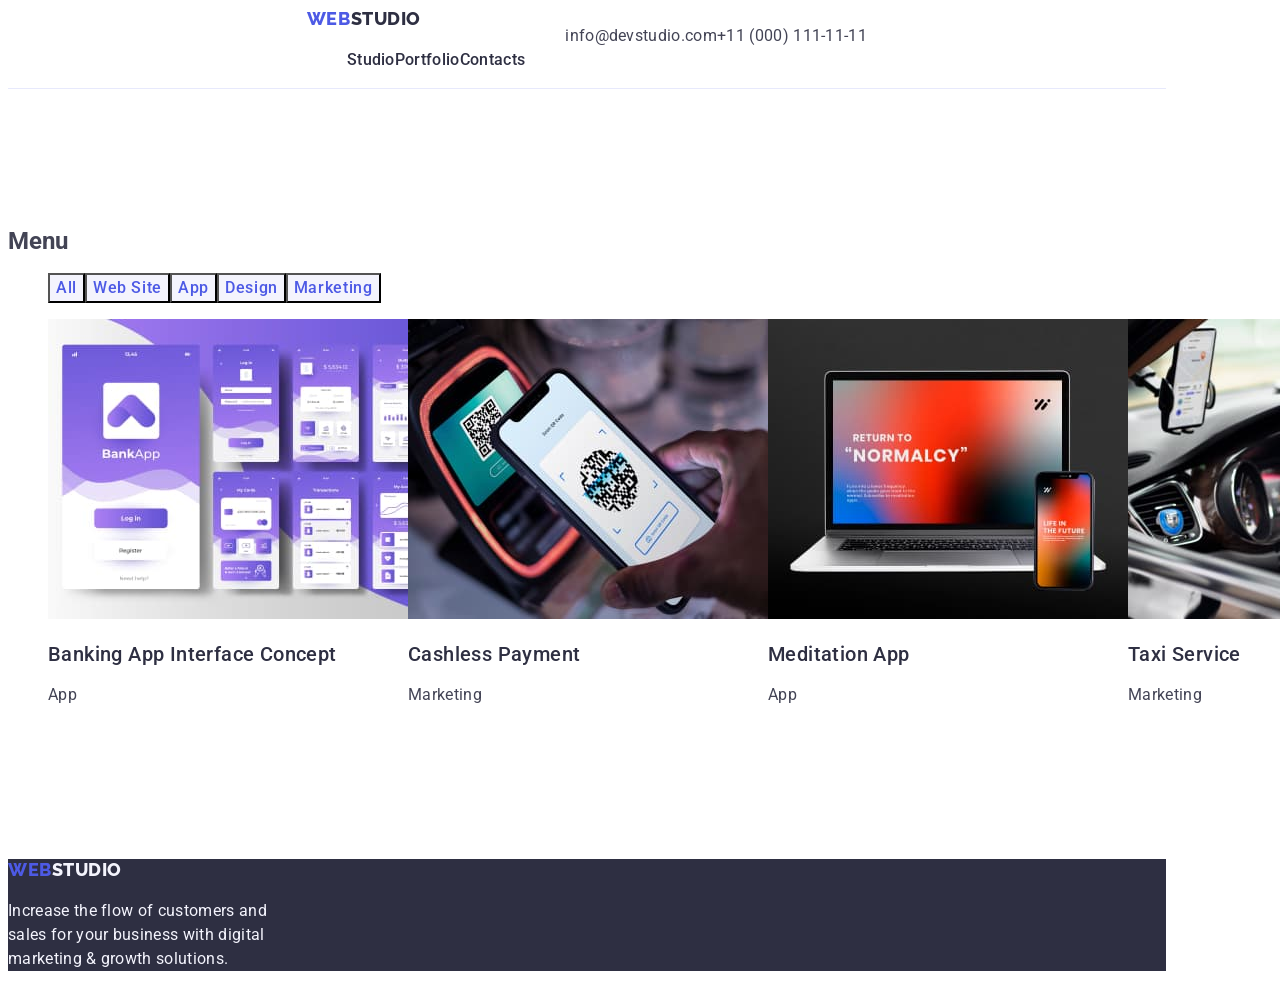
==== portfolio.html @ 410214d4 "Zadanie 3" ====
<!DOCTYPE html>
<html lang="en">
  <head>
    <meta charset="UTF-8" />
    <meta name="viewport" content="width=device-width, initial-scale=1.0" />
    <title>Portfolio</title>
    <link rel="stylesheet" href="./css/styles.css" />
    <link rel="preconnect" href="https://fonts.googleapis.com" />
    <link rel="preconnect" href="https://fonts.gstatic.com" crossorigin />
    <link
      href="https://fonts.googleapis.com/css2?family=Raleway:wght@800&family=Roboto:wght@400;500;700;900&display=swap"
      rel="stylesheet"
    />
  </head>
  <body>
    <header class="header container">
      <nav>
        <a class="logo link" href="./index.html"
          >Web<span class="studio">Studio</span></a
        >
        <ul class="list">
          <li>
            <a class="list-nav link" href="./index.html">Studio</a>
          </li>
          <li>
            <a class="list-nav link" href="./portfolio.html">Portfolio</a>
          </li>
          <li><a class="list-nav link" href="">Contacts</a></li>
        </ul>
      </nav>
      <address class="adress">
        <ul class="list">
          <li>
            <a class="link adress-adds" href="mailto:info@devstudio.com"
              >info@devstudio.com</a
            >
          </li>
          <li>
            <a class="link adress-adds" href="tel:+110001111111"
              >+11 (000) 111-11-11</a
            >
          </li>
        </ul>
      </address>
    </header>
    <main>
      <section class="container section">
        <h1>Menu</h1>
        <ul class="list">
          <li><button class="button" type="button">All</button></li>
          <li><button class="button" type="button">Web Site</button></li>
          <li><button class="button" type="button">App</button></li>
          <li><button class="button" type="button">Design</button></li>
          <li><button class="button" type="button">Marketing</button></li>
        </ul>
        <ul class="list">
          <li>
            <a class="link"
              ><img
                src="./images/imga.jpg"
                alt="Phone bacground"
                width="360"
                height="300"
              />
              <h2 class="photo-title">Banking App Interface Concept</h2>
              <p class="photo-type">App</p></a
            >
          </li>
          <li>
            <a class="link"
              ><img
                src="./images/imgb.jpg"
                alt="2 Phones in the hand"
                width="360"
                height="300"
              />
              <h2 class="photo-title">Cashless Payment</h2>
              <p class="photo-type">Marketing</p></a
            >
          </li>
          <li>
            <a class="link"
              ><img
                src="./images/imgc.jpg"
                alt="Laptop and phone"
                width="360"
                height="300"
              />
              <h2 class="photo-title">Meditation App</h2>
              <p class="photo-type">App</p></a
            >
          </li>
          <li>
            <a class="link"
              ><img
                src="./images/imgd.jpg"
                alt="Car from inside"
                width="360"
                height="300"
              />
              <h2 class="photo-title">Taxi Service</h2>
              <p class="photo-type">Marketing</p></a
            >
          </li>
          <li>
            <a class="link"
              ><img
                src="./images/imge.jpg"
                alt="Phone bacground with the moon"
                width="360"
                height="300"
              />
              <h2 class="photo-title">Screen Illustrations</h2>
              <p class="photo-type">Design</p></a
            >
          </li>
          <li>
            <a class="link"
              ><img
                src="./images/imgf.jpg"
                alt="Women in orange sweter"
                width="360"
                height="300"
              />
              <h2 class="photo-title">Online Courses</h2>
              <p class="photo-type">Marketing</p></a
            >
          </li>
          <li>
            <a class="link"
              ><img
                src="./images/imgg.jpg"
                alt="Posters of phone comertial"
                width="360"
                height="300"
              />
              <h2 class="photo-title">Instagram Stories Concept</h2>
              <p class="photo-type">Design</p></a
            >
          </li>
          <li>
            <a class="link"
              ><img
                src="./images/imgh.jpg"
                alt="Person with bag of groseries"
                width="360"
                height="300"
              />
              <h2 class="photo-title">Organic Food</h2>
              <p class="photo-type">Web Site</p></a
            >
          </li>
          <li>
            <a class="link"
              ><img
                src="./images/imgi.jpg"
                alt="Barista making coffe"
                width="360"
                height="300"
              />
              <h2 class="photo-title">Fresh Coffee</h2>
              <p class="photo-type">Web Site</p></a
            >
          </li>
        </ul>
      </section>
    </main>
    <footer class="footer container">
      <a class="link logo" href="./index.html"
        >Web<span class="studio-a">Studio</span></a
      ><br />
      <p class="footer-text-a">
        Increase the flow of customers and <br />
        sales for your business with digital<br />
        marketing & growth solutions.
      </p>
    </footer>
  </body>
</html>
---- css/styles.css ----
:root {
  --primary-brand: #4d5ae5;
  --pressed-state: #404bbf;
  --dark: #2e2f42;
  --adress: #fafafe;
  --white: #fff;
  --SLATE: #434455;
  --cloud: #f4f4fd;
  --cornflower: #e7e9fc;
}
body {
  font-family: "Roboto", sans-serif;
  color: var(--SLATE, #434455);
  line-height: 24px;
  background-color: #fff;
}
.list {
  list-style: none;
  display: flex;
  flex-direction: row;
}
.logo {
  font-family: "Raleway", sans-serif;
  font-weight: 800;
  font-size: 18px;
  line-height: 1.17;
  letter-spacing: 0.03em;
  text-transform: uppercase;
  color: var(--primary-brand, #4d5ae5);
}
.studio {
  color: var(--dark, #2e2f42);
}
.list-nav {
  color: var(--SLATE);
  font-weight: 500;
  font-size: 16px;
  line-height: 1.5;
  letter-spacing: 0.02em;
  color: var(--dark);
}
.list-nav:hover {
  color: var(--pressed-state);
}
.list-nav:focus {
  color: var(--pressed-state);
}
.adress {
  font-style: normal;
}

.adress-adds {
  letter-spacing: 0.02em;
  color: var(--SLATE);
  font-size: 16px;
  line-height: 1.5;
}
.adress-adds:hover {
  color: var(--pressed-state);
}
.adress-adds:focus {
  color: var(--pressed-state);
}
ul {
  list-style-type: none;
}
.link {
  text-decoration: none;
}
.section-one {
  background-color: var(--dark);
}
.header-one {
  font-size: 56px;
  line-height: 1.07;
  text-align: center;
  letter-spacing: 0.02em;
  color: var(--white);
}
.button-one {
  background-color: var(--primary-brand);
  font-family: Roboto, sans-serif;
  font-size: 16px;
  font-weight: 500;
  letter-spacing: 0.04em;
  line-height: 1.5;
  color: var(--white);
  text-align: center;
  cursor: pointer;
}
.button-one:hover {
  background-color: var(--pressed-state);
}
.button-one:focus {
  background-color: var(--pressed-state);
}
.header-two {
  font-weight: 500;
  font-size: 20px;
  line-height: 1.2;
  letter-spacing: 0.02em;
  color: var(--dark);
}
.section-two-text {
  font-size: 16px;
  line-height: 1.5;
  letter-spacing: 0.02em;
  color: var(--SLATE);
}
.header-three {
  font-size: 36px;
  line-height: 1.11;
  text-align: center;
  letter-spacing: 0.02em;
  text-transform: capitalize;
  color: var(--dark);
}
.section-four {
  background-color: var(--cloud);
}
.photo-employee {
  background-color: var(--white);
}
.header-four {
  font-weight: 500;
  font-size: 20px;
  line-height: 1.2;
  letter-spacing: 0.02em;
  color: var(--dark);
}
.button {
  background-color: var(--cloud);
  font-family: Roboto, sans-serif;
  font-size: 16px;
  font-weight: 500;
  letter-spacing: 0.04em;
  line-height: 1.5;
  color: var(--primary-brand);
  text-align: center;
  cursor: pointer;
}
.button:hover {
  color: var(--white);
  background-color: var(--pressed-state);
}
.button:focus {
  color: var(--white);
  background-color: var(--pressed-state);
}

.footer {
  background-color: var(--dark);
}
.studio-a {
  color: var(--cloud);
}
.footer-text-a {
  color: var(--cloud, #f4f4fd);
  line-height: 1.5;
  letter-spacing: 0.02em;
}
.photo-title {
  font-weight: 500;
  font-size: 20px;
  line-height: 1.2;
  letter-spacing: 0.02em;
  color: var(--dark);
}
.photo-type {
  font-size: 16px;
  line-height: 1.5;
  letter-spacing: 0.02em;
  color: var(--SLATE);
}
.header {
  list-style: none;
  display: flex;
  border-bottom: 1px solid var(--CORNFLOWER, #e7e9fc);
  background: var(--WHITE, #fff);
}
.container {
  justify-content: center;
  width: 1158px;
}
.section {
  padding-top: 120px;
  padding-bottom: 120px;
}
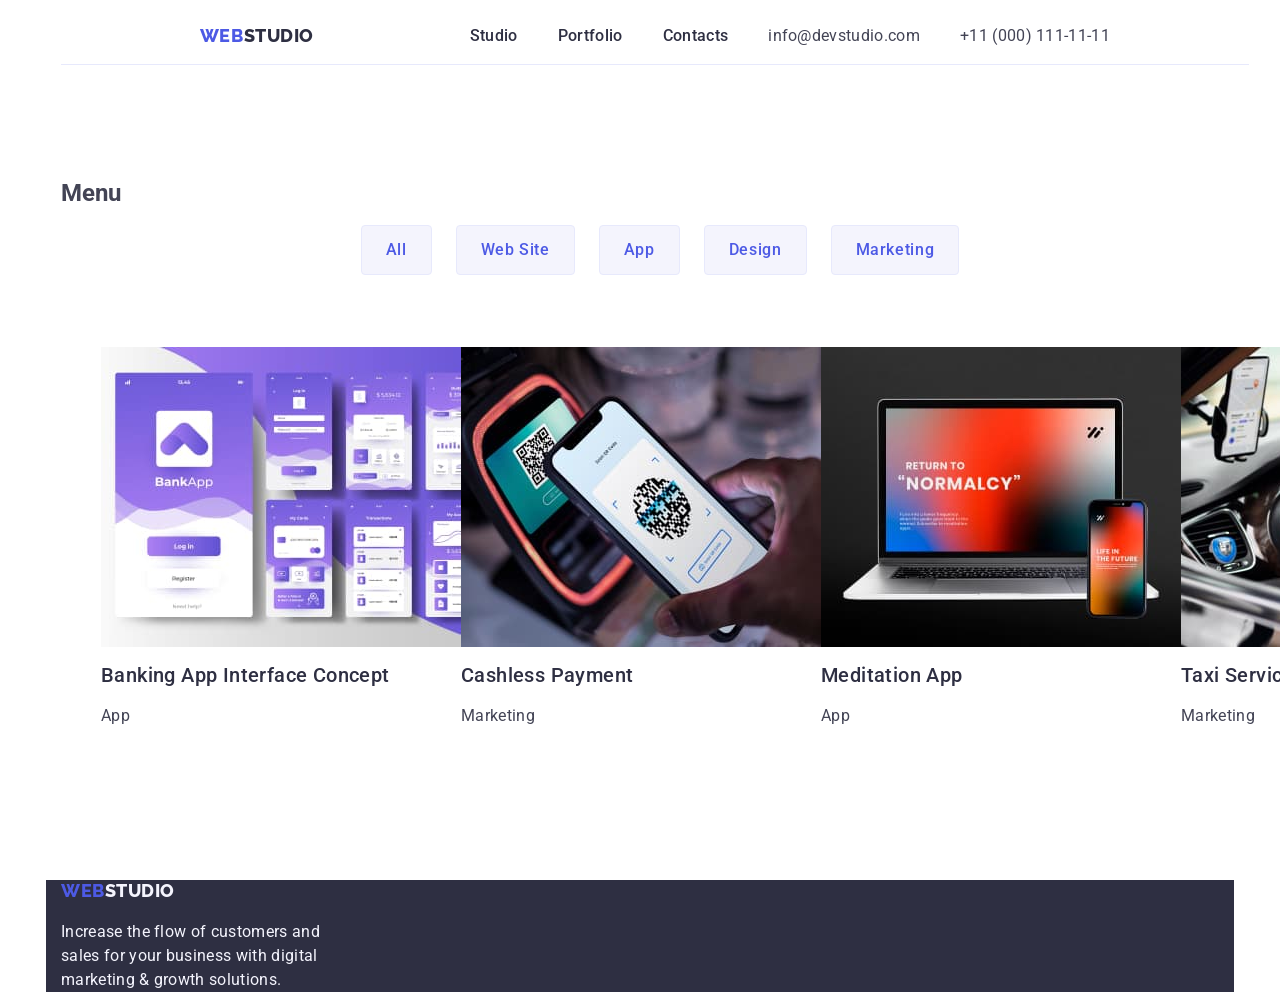
==== commit 35e03140: "11.12 1" ====
--- a/portfolio.html
+++ b/portfolio.html
@@ -13,156 +13,178 @@
     />
   </head>
   <body>
-    <header class="header container">
-      <nav>
-        <a class="logo link" href="./index.html"
-          >Web<span class="studio">Studio</span></a
-        >
-        <ul class="list">
-          <li>
-            <a class="list-nav link" href="./index.html">Studio</a>
-          </li>
-          <li>
-            <a class="list-nav link" href="./portfolio.html">Portfolio</a>
-          </li>
-          <li><a class="list-nav link" href="">Contacts</a></li>
-        </ul>
-      </nav>
-      <address class="adress">
-        <ul class="list">
-          <li>
-            <a class="link adress-adds" href="mailto:info@devstudio.com"
-              >info@devstudio.com</a
-            >
-          </li>
-          <li>
-            <a class="link adress-adds" href="tel:+110001111111"
-              >+11 (000) 111-11-11</a
-            >
-          </li>
-        </ul>
-      </address>
+    <header class="container">
+      <div class="header container">
+        <nav class="menu">
+          <a class="logo link" href="./index.html"
+            >Web<span class="studio">Studio</span></a
+          >
+          <ul class="list list-menu">
+            <li>
+              <a class="list-nav link" href="./index.html">Studio</a>
+            </li>
+            <li>
+              <a class="list-nav link" href="./portfolio.html">Portfolio</a>
+            </li>
+            <li><a class="list-nav link" href="">Contacts</a></li>
+          </ul>
+        </nav>
+        <address class="adress">
+          <ul class="list addres-list">
+            <li>
+              <a class="link adress-adds" href="mailto:info@devstudio.com"
+                >info@devstudio.com</a
+              >
+            </li>
+            <li>
+              <a class="link adress-adds" href="tel:+110001111111"
+                >+11 (000) 111-11-11</a
+              >
+            </li>
+          </ul>
+        </address>
+      </div>
     </header>
     <main>
-      <section class="container section">
-        <h1>Menu</h1>
-        <ul class="list">
-          <li><button class="button" type="button">All</button></li>
-          <li><button class="button" type="button">Web Site</button></li>
-          <li><button class="button" type="button">App</button></li>
-          <li><button class="button" type="button">Design</button></li>
-          <li><button class="button" type="button">Marketing</button></li>
-        </ul>
-        <ul class="list">
-          <li>
-            <a class="link"
-              ><img
-                src="./images/imga.jpg"
-                alt="Phone bacground"
-                width="360"
-                height="300"
-              />
-              <h2 class="photo-title">Banking App Interface Concept</h2>
-              <p class="photo-type">App</p></a
-            >
-          </li>
-          <li>
-            <a class="link"
-              ><img
-                src="./images/imgb.jpg"
-                alt="2 Phones in the hand"
-                width="360"
-                height="300"
-              />
-              <h2 class="photo-title">Cashless Payment</h2>
-              <p class="photo-type">Marketing</p></a
-            >
-          </li>
-          <li>
-            <a class="link"
-              ><img
-                src="./images/imgc.jpg"
-                alt="Laptop and phone"
-                width="360"
-                height="300"
-              />
-              <h2 class="photo-title">Meditation App</h2>
-              <p class="photo-type">App</p></a
-            >
-          </li>
-          <li>
-            <a class="link"
-              ><img
-                src="./images/imgd.jpg"
-                alt="Car from inside"
-                width="360"
-                height="300"
-              />
-              <h2 class="photo-title">Taxi Service</h2>
-              <p class="photo-type">Marketing</p></a
-            >
-          </li>
-          <li>
-            <a class="link"
-              ><img
-                src="./images/imge.jpg"
-                alt="Phone bacground with the moon"
-                width="360"
-                height="300"
-              />
-              <h2 class="photo-title">Screen Illustrations</h2>
-              <p class="photo-type">Design</p></a
-            >
-          </li>
-          <li>
-            <a class="link"
-              ><img
-                src="./images/imgf.jpg"
-                alt="Women in orange sweter"
-                width="360"
-                height="300"
-              />
-              <h2 class="photo-title">Online Courses</h2>
-              <p class="photo-type">Marketing</p></a
-            >
-          </li>
-          <li>
-            <a class="link"
-              ><img
-                src="./images/imgg.jpg"
-                alt="Posters of phone comertial"
-                width="360"
-                height="300"
-              />
-              <h2 class="photo-title">Instagram Stories Concept</h2>
-              <p class="photo-type">Design</p></a
-            >
-          </li>
-          <li>
-            <a class="link"
-              ><img
-                src="./images/imgh.jpg"
-                alt="Person with bag of groseries"
-                width="360"
-                height="300"
-              />
-              <h2 class="photo-title">Organic Food</h2>
-              <p class="photo-type">Web Site</p></a
-            >
-          </li>
-          <li>
-            <a class="link"
-              ><img
-                src="./images/imgi.jpg"
-                alt="Barista making coffe"
-                width="360"
-                height="300"
-              />
-              <h2 class="photo-title">Fresh Coffee</h2>
-              <p class="photo-type">Web Site</p></a
-            >
-          </li>
-        </ul>
+      <section class="section-a">
+        <div class="container">
+          <h1>Menu</h1>
+          <ul class="list list-two">
+            <li><button class="button" type="button">All</button></li>
+            <li><button class="button" type="button">Web Site</button></li>
+            <li><button class="button" type="button">App</button></li>
+            <li><button class="button" type="button">Design</button></li>
+            <li><button class="button" type="button">Marketing</button></li>
+          </ul>
+          <ul class="list">
+            <li>
+              <a class="link"
+                ><img
+                  src="./images/imga.jpg"
+                  alt="Phone bacground"
+                  width="360"
+                  height="300"
+                />
+                <div>
+                  <h2 class="photo-title">Banking App Interface Concept</h2>
+                  <p class="photo-type">App</p>
+                </div></a
+              >
+            </li>
+            <li>
+              <a class="link"
+                ><img
+                  src="./images/imgb.jpg"
+                  alt="2 Phones in the hand"
+                  width="360"
+                  height="300"
+                />
+                <div>
+                  <h2 class="photo-title">Cashless Payment</h2>
+                  <p class="photo-type">Marketing</p>
+                </div></a
+              >
+            </li>
+            <li>
+              <a class="link"
+                ><img
+                  src="./images/imgc.jpg"
+                  alt="Laptop and phone"
+                  width="360"
+                  height="300"
+                />
+                <div>
+                  <h2 class="photo-title">Meditation App</h2>
+                  <p class="photo-type">App</p>
+                </div></a
+              >
+            </li>
+            <li>
+              <a class="link"
+                ><img
+                  src="./images/imgd.jpg"
+                  alt="Car from inside"
+                  width="360"
+                  height="300"
+                />
+                <div>
+                  <h2 class="photo-title">Taxi Service</h2>
+                  <p class="photo-type">Marketing</p>
+                </div></a
+              >
+            </li>
+            <li>
+              <a class="link"
+                ><img
+                  src="./images/imge.jpg"
+                  alt="Phone bacground with the moon"
+                  width="360"
+                  height="300"
+                />
+                <div>
+                  <h2 class="photo-title">Screen Illustrations</h2>
+                  <p class="photo-type">Design</p>
+                </div></a
+              >
+            </li>
+            <li>
+              <a class="link"
+                ><img
+                  src="./images/imgf.jpg"
+                  alt="Women in orange sweter"
+                  width="360"
+                  height="300"
+                />
+                <div>
+                  <h2 class="photo-title">Online Courses</h2>
+                  <p class="photo-type">Marketing</p>
+                </div></a
+              >
+            </li>
+            <li>
+              <a class="link"
+                ><img
+                  src="./images/imgg.jpg"
+                  alt="Posters of phone comertial"
+                  width="360"
+                  height="300"
+                />
+                <div>
+                  <h2 class="photo-title">Instagram Stories Concept</h2>
+                  <p class="photo-type">Design</p>
+                </div></a
+              >
+            </li>
+            <li>
+              <a class="link"
+                ><img
+                  src="./images/imgh.jpg"
+                  alt="Person with bag of groseries"
+                  width="360"
+                  height="300"
+                />
+                <div>
+                  <h2 class="photo-title">Organic Food</h2>
+                  <p class="photo-type">Web Site</p>
+                </div></a
+              >
+            </li>
+            <li>
+              <a class="link"
+                ><img
+                  src="./images/imgi.jpg"
+                  alt="Barista making coffe"
+                  width="360"
+                  height="300"
+                />
+                <div>
+                  <h2 class="photo-title">Fresh Coffee</h2>
+                  <p class="photo-type">Web Site</p>
+                </div></a
+              >
+            </li>
+          </ul>
+        </div>
       </section>
     </main>
     <footer class="footer container">
--- a/css/styles.css
+++ b/css/styles.css
@@ -27,6 +27,7 @@
   letter-spacing: 0.03em;
   text-transform: uppercase;
   color: var(--primary-brand, #4d5ae5);
+  margin-right: 76px;
 }
 .studio {
   color: var(--dark, #2e2f42);
@@ -38,6 +39,7 @@
   line-height: 1.5;
   letter-spacing: 0.02em;
   color: var(--dark);
+  padding: 24px 0 24px;
 }
 .list-nav:hover {
   color: var(--pressed-state);
@@ -69,6 +71,7 @@
 }
 .section-one {
   background-color: var(--dark);
+  padding: 188px 0 188px;
 }
 .header-one {
   font-size: 56px;
@@ -76,6 +79,8 @@
   text-align: center;
   letter-spacing: 0.02em;
   color: var(--white);
+  max-width: 496px;
+  margin-bottom: 8px;
 }
 .button-one {
   background-color: var(--primary-brand);
@@ -87,6 +92,11 @@
   color: var(--white);
   text-align: center;
   cursor: pointer;
+  display: block;
+  min-width: 169px;
+  height: 56px;
+  border: none;
+  border-radius: 4px;
 }
 .button-one:hover {
   background-color: var(--pressed-state);
@@ -106,6 +116,7 @@
   line-height: 1.5;
   letter-spacing: 0.02em;
   color: var(--SLATE);
+  text-align: center;
 }
 .header-three {
   font-size: 36px;
@@ -114,7 +125,11 @@
   letter-spacing: 0.02em;
   text-transform: capitalize;
   color: var(--dark);
-}
+  margin-bottom: 8px;
+}
+.header-three-a { margin-bottom: 8px;
+  text-align: center;}
+.header-three-b {margin-bottom: 72px;}
 .section-four {
   background-color: var(--cloud);
 }
@@ -138,14 +153,20 @@
   color: var(--primary-brand);
   text-align: center;
   cursor: pointer;
+  padding: 12px 24px 12px;
+  border: 1px solid var(--cornflower);
+  border-radius: 4px;
 }
 .button:hover {
   color: var(--white);
   background-color: var(--pressed-state);
+  border: 1px solid transparent;
 }
 .button:focus {
   color: var(--white);
   background-color: var(--pressed-state);
+  padding: 100px 0 100px;
+  border: 1px solid transparent;
 }
 
 .footer {
@@ -158,6 +179,7 @@
   color: var(--cloud, #f4f4fd);
   line-height: 1.5;
   letter-spacing: 0.02em;
+  max-width: 264px,
 }
 .photo-title {
   font-weight: 500;
@@ -181,8 +203,55 @@
 .container {
   justify-content: center;
   width: 1158px;
+  margin: 0 auto;
+  padding: 0 15px 0 15px;
 }
 .section {
   padding-top: 120px;
   padding-bottom: 120px;
 }
+.section-a {padding-top: 96px;
+  padding-bottom: 120px;}
+.menu {
+  display: flex;
+  align-items: center;
+  gap: 40px;
+}
+img {
+  display: block;
+}
+.list-menu {
+  display: flex;
+  gap: 40px;
+}
+.addres-list {
+  display: flex;
+  gap: 40px;
+}
+.list-one {display: flex; 
+  gap: 24px;}
+.list-two{display: flex; 
+  gap: 24px;
+  margin-bottom: 72px;
+  justify-content: center;}
+.list-three {display: flex;
+flex-wrap: wrap;
+column-gap: 24px; 
+row-gap: 48px;}
+.list-threes {width: calc((100% - 48px) / 3);}
+.list-ones {width: calc((100% - 72px) / 4);
+}
+.list-twos {width: calc((100% - 72px) / 4);
+  border-radius: 0px 0px 4px 4px;
+}
+
+.name {padding: 32px 16px 32px;}
+.logo-bottom {display: inline-block;
+margin-bottom: 16px;}
+.hidden { visually-hidden;
+}
+.border {padding: 32px 16px;
+  border: 1px solid var(--cornflower);
+  border-top: none;
+  margin-bottom: 8px;
+}
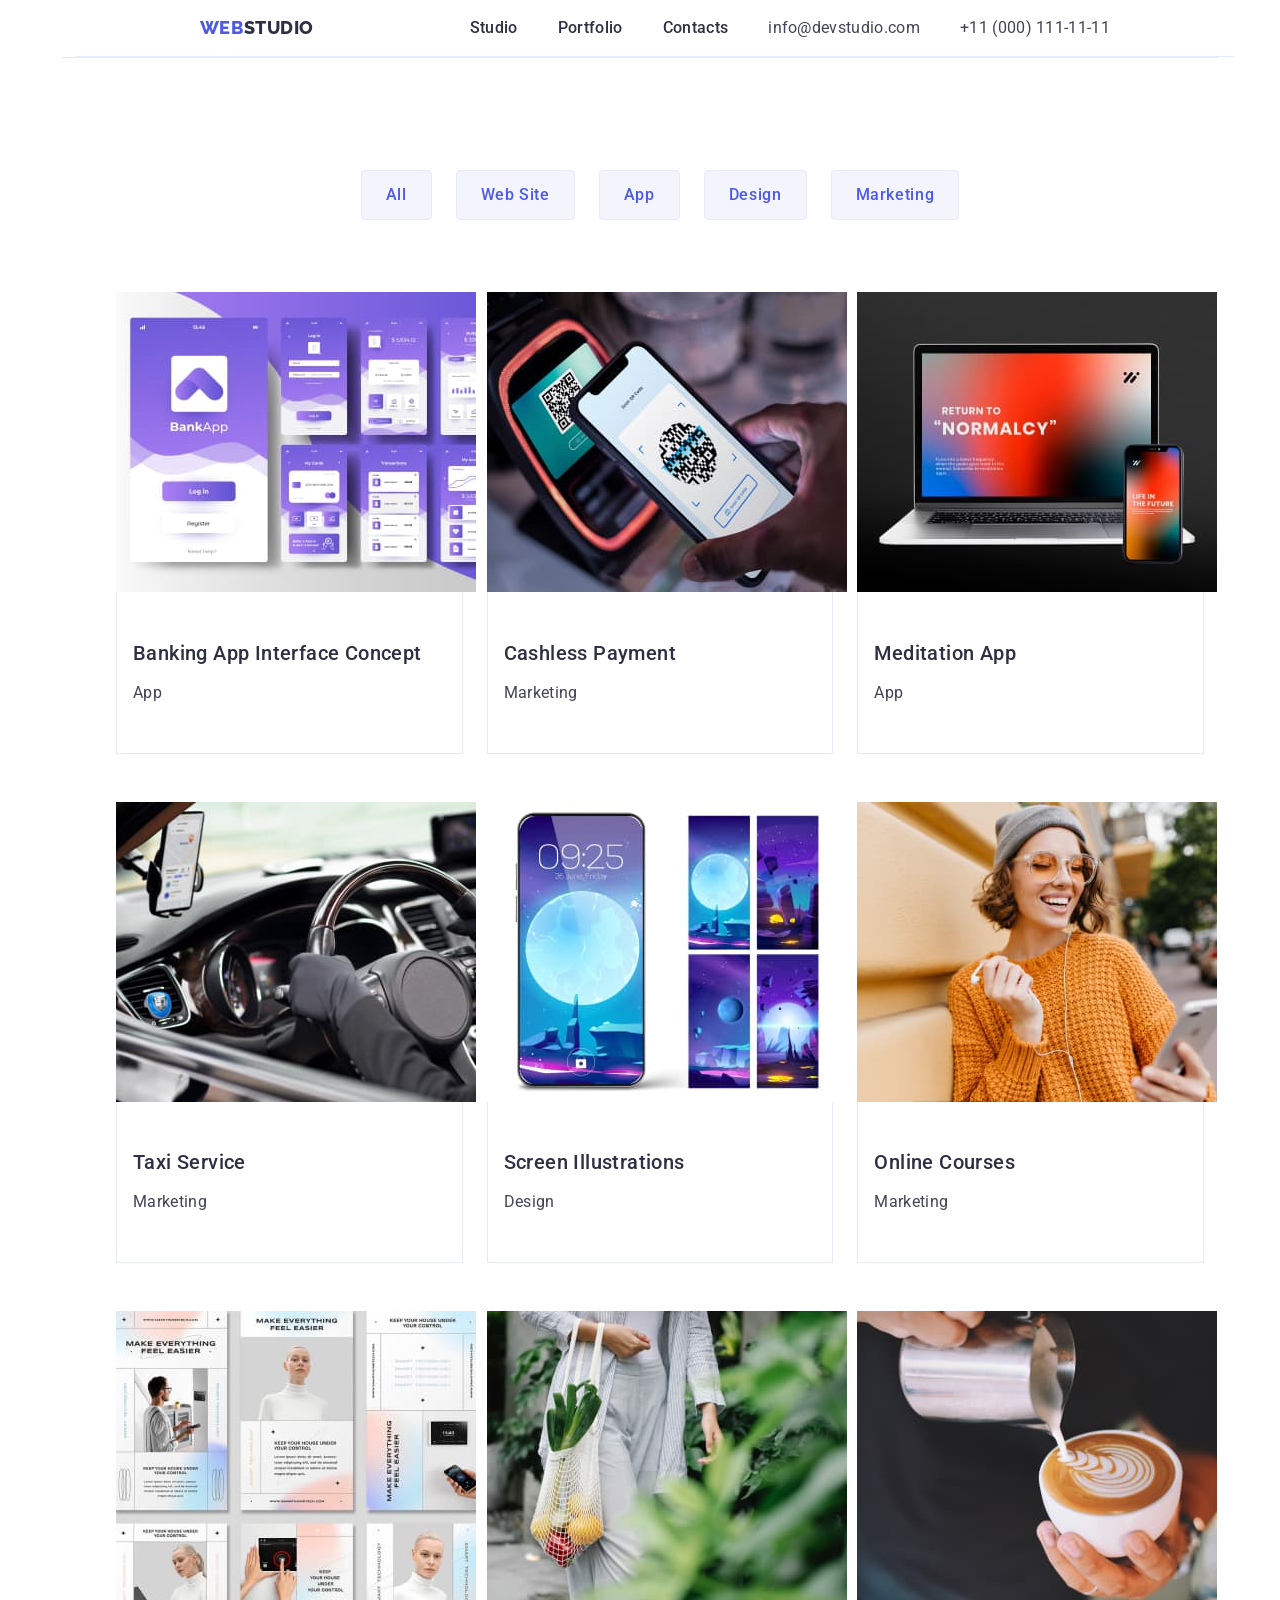
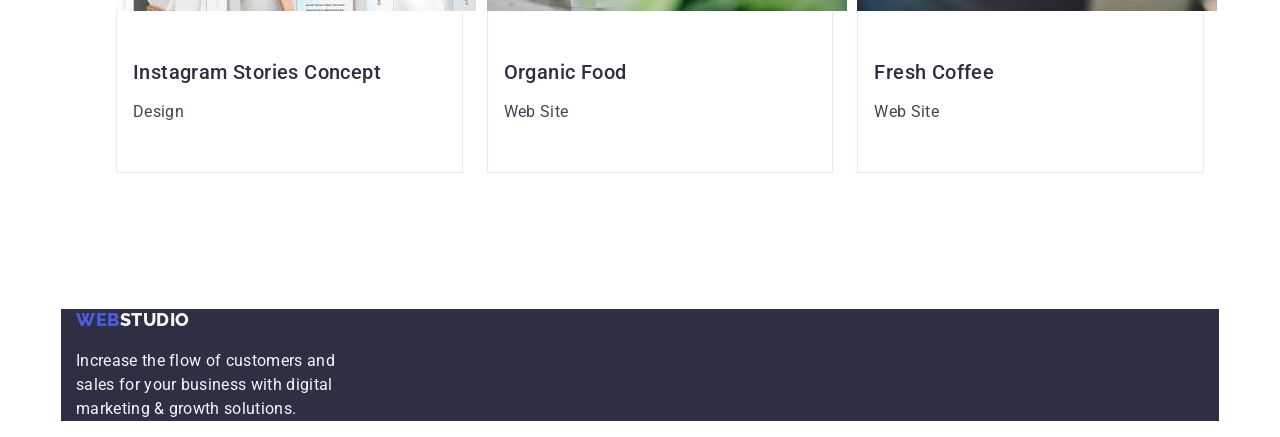
==== commit 962d62b9: "13.12 1" ====
--- a/portfolio.html
+++ b/portfolio.html
@@ -4,6 +4,10 @@
     <meta charset="UTF-8" />
     <meta name="viewport" content="width=device-width, initial-scale=1.0" />
     <title>Portfolio</title>
+    <link
+      rel="stylesheet"
+      href="https://cdnjs.cloudflare.com/ajax/libs/modern-normalize/2.0.0/modern-normalize.min.css"
+    />
     <link rel="stylesheet" href="./css/styles.css" />
     <link rel="preconnect" href="https://fonts.googleapis.com" />
     <link rel="preconnect" href="https://fonts.gstatic.com" crossorigin />
@@ -13,7 +17,7 @@
     />
   </head>
   <body>
-    <header class="container">
+    <header class="container header-zero">
       <div class="header container">
         <nav class="menu">
           <a class="logo link" href="./index.html"
@@ -48,7 +52,7 @@
     <main>
       <section class="section-a">
         <div class="container">
-          <h1>Menu</h1>
+          <h1 class="visually-hidden">Menu</h1>
           <ul class="list list-two">
             <li><button class="button" type="button">All</button></li>
             <li><button class="button" type="button">Web Site</button></li>
@@ -56,8 +60,8 @@
             <li><button class="button" type="button">Design</button></li>
             <li><button class="button" type="button">Marketing</button></li>
           </ul>
-          <ul class="list">
-            <li>
+          <ul class="list list-three">
+            <li class="list-threes">
               <a class="link"
                 ><img
                   src="./images/imga.jpg"
@@ -65,13 +69,13 @@
                   width="360"
                   height="300"
                 />
-                <div>
+                <div class="border">
                   <h2 class="photo-title">Banking App Interface Concept</h2>
                   <p class="photo-type">App</p>
                 </div></a
               >
             </li>
-            <li>
+            <li class="list-threes">
               <a class="link"
                 ><img
                   src="./images/imgb.jpg"
@@ -79,13 +83,13 @@
                   width="360"
                   height="300"
                 />
-                <div>
+                <div class="border">
                   <h2 class="photo-title">Cashless Payment</h2>
                   <p class="photo-type">Marketing</p>
                 </div></a
               >
             </li>
-            <li>
+            <li class="list-threes">
               <a class="link"
                 ><img
                   src="./images/imgc.jpg"
@@ -93,13 +97,13 @@
                   width="360"
                   height="300"
                 />
-                <div>
+                <div class="border">
                   <h2 class="photo-title">Meditation App</h2>
                   <p class="photo-type">App</p>
                 </div></a
               >
             </li>
-            <li>
+            <li class="list-threes">
               <a class="link"
                 ><img
                   src="./images/imgd.jpg"
@@ -107,13 +111,13 @@
                   width="360"
                   height="300"
                 />
-                <div>
+                <div class="border">
                   <h2 class="photo-title">Taxi Service</h2>
                   <p class="photo-type">Marketing</p>
                 </div></a
               >
             </li>
-            <li>
+            <li class="list-threes">
               <a class="link"
                 ><img
                   src="./images/imge.jpg"
@@ -121,13 +125,13 @@
                   width="360"
                   height="300"
                 />
-                <div>
+                <div class="border">
                   <h2 class="photo-title">Screen Illustrations</h2>
                   <p class="photo-type">Design</p>
                 </div></a
               >
             </li>
-            <li>
+            <li class="list-threes">
               <a class="link"
                 ><img
                   src="./images/imgf.jpg"
@@ -135,13 +139,13 @@
                   width="360"
                   height="300"
                 />
-                <div>
+                <div class="border">
                   <h2 class="photo-title">Online Courses</h2>
                   <p class="photo-type">Marketing</p>
                 </div></a
               >
             </li>
-            <li>
+            <li class="list-threes">
               <a class="link"
                 ><img
                   src="./images/imgg.jpg"
@@ -149,13 +153,13 @@
                   width="360"
                   height="300"
                 />
-                <div>
+                <div class="border">
                   <h2 class="photo-title">Instagram Stories Concept</h2>
                   <p class="photo-type">Design</p>
                 </div></a
               >
             </li>
-            <li>
+            <li class="list-threes">
               <a class="link"
                 ><img
                   src="./images/imgh.jpg"
@@ -163,13 +167,13 @@
                   width="360"
                   height="300"
                 />
-                <div>
+                <div class="border">
                   <h2 class="photo-title">Organic Food</h2>
                   <p class="photo-type">Web Site</p>
                 </div></a
               >
             </li>
-            <li>
+            <li class="list-threes">
               <a class="link"
                 ><img
                   src="./images/imgi.jpg"
@@ -177,7 +181,7 @@
                   width="360"
                   height="300"
                 />
-                <div>
+                <div class="border">
                   <h2 class="photo-title">Fresh Coffee</h2>
                   <p class="photo-type">Web Site</p>
                 </div></a
--- a/css/styles.css
+++ b/css/styles.css
@@ -71,7 +71,11 @@
 }
 .section-one {
   background-color: var(--dark);
-  padding: 188px 0 188px;
+  padding-top: 188px;
+  padding-bottom: 188px;
+}
+.header-zero {
+  border-bottom: 1px solid #e7e9fc;
 }
 .header-one {
   font-size: 56px;
@@ -110,6 +114,7 @@
   line-height: 1.2;
   letter-spacing: 0.02em;
   color: var(--dark);
+  margin-bottom: 8px;
 }
 .section-two-text {
   font-size: 16px;
@@ -125,16 +130,20 @@
   letter-spacing: 0.02em;
   text-transform: capitalize;
   color: var(--dark);
-  margin-bottom: 8px;
-}
-.header-three-a { margin-bottom: 8px;
-  text-align: center;}
-.header-three-b {margin-bottom: 72px;}
+  margin-bottom: 72px;
+}
+.header-three-a {
+  margin-bottom: 8px;
+  text-align: center;
+}
 .section-four {
   background-color: var(--cloud);
+  padding: 120px 0 120px;
 }
 .photo-employee {
   background-color: var(--white);
+  width: calc((100% - 72px) / 4);
+  border-radius: 0px 0px 4px 4px;
 }
 .header-four {
   font-weight: 500;
@@ -171,6 +180,7 @@
 
 .footer {
   background-color: var(--dark);
+  padding: 100px 0 100px;
 }
 .studio-a {
   color: var(--cloud);
@@ -179,7 +189,7 @@
   color: var(--cloud, #f4f4fd);
   line-height: 1.5;
   letter-spacing: 0.02em;
-  max-width: 264px,
+  max-width: 264px;
 }
 .photo-title {
   font-weight: 500;
@@ -187,6 +197,7 @@
   line-height: 1.2;
   letter-spacing: 0.02em;
   color: var(--dark);
+  margin-bottom: 8px;
 }
 .photo-type {
   font-size: 16px;
@@ -210,8 +221,10 @@
   padding-top: 120px;
   padding-bottom: 120px;
 }
-.section-a {padding-top: 96px;
-  padding-bottom: 120px;}
+.section-a {
+  padding-top: 96px;
+  padding-bottom: 120px;
+}
 .menu {
   display: flex;
   align-items: center;
@@ -228,30 +241,57 @@
   display: flex;
   gap: 40px;
 }
-.list-one {display: flex; 
-  gap: 24px;}
-.list-two{display: flex; 
+.list-one {
+  display: flex;
+  gap: 24px;
+}
+.list-two {
+  display: flex;
   gap: 24px;
   margin-bottom: 72px;
-  justify-content: center;}
-.list-three {display: flex;
-flex-wrap: wrap;
-column-gap: 24px; 
-row-gap: 48px;}
-.list-threes {width: calc((100% - 48px) / 3);}
-.list-ones {width: calc((100% - 72px) / 4);
-}
-.list-twos {width: calc((100% - 72px) / 4);
+  justify-content: center;
+}
+.list-three {
+  display: flex;
+  flex-wrap: wrap;
+  column-gap: 24px;
+  row-gap: 48px;
+}
+.list-threes {
+  width: calc((100% - 48px) / 3);
+}
+.list-ones {
+  width: calc((100% - 72px) / 4);
+}
+.list-twos {
+  width: calc((100% - 72px) / 4);
   border-radius: 0px 0px 4px 4px;
 }
 
-.name {padding: 32px 16px 32px;}
-.logo-bottom {display: inline-block;
-margin-bottom: 16px;}
-.hidden { visually-hidden;
-}
-.border {padding: 32px 16px;
+.name {
+  padding-top: 32px;
+  padding-bottom: 32px;
+  padding-left: 16px;
+  padding-right: 16px;
+}
+.logo-bottom {
+  display: inline-block;
+  margin-bottom: 16px;
+}
+.visually-hidden {
+  position: absolute;
+  width: 1px;
+  height: 1px;
+  margin: -1px;
+  border: 0;
+  padding: 0;
+  white-space: nowrap;
+  clip-path: inset(100%);
+  clip: rect(0 0 0 0);
+  overflow: hidden;
+}
+.border {
+  padding: 32px 16px;
   border: 1px solid var(--cornflower);
   border-top: none;
-  margin-bottom: 8px;
-}+}
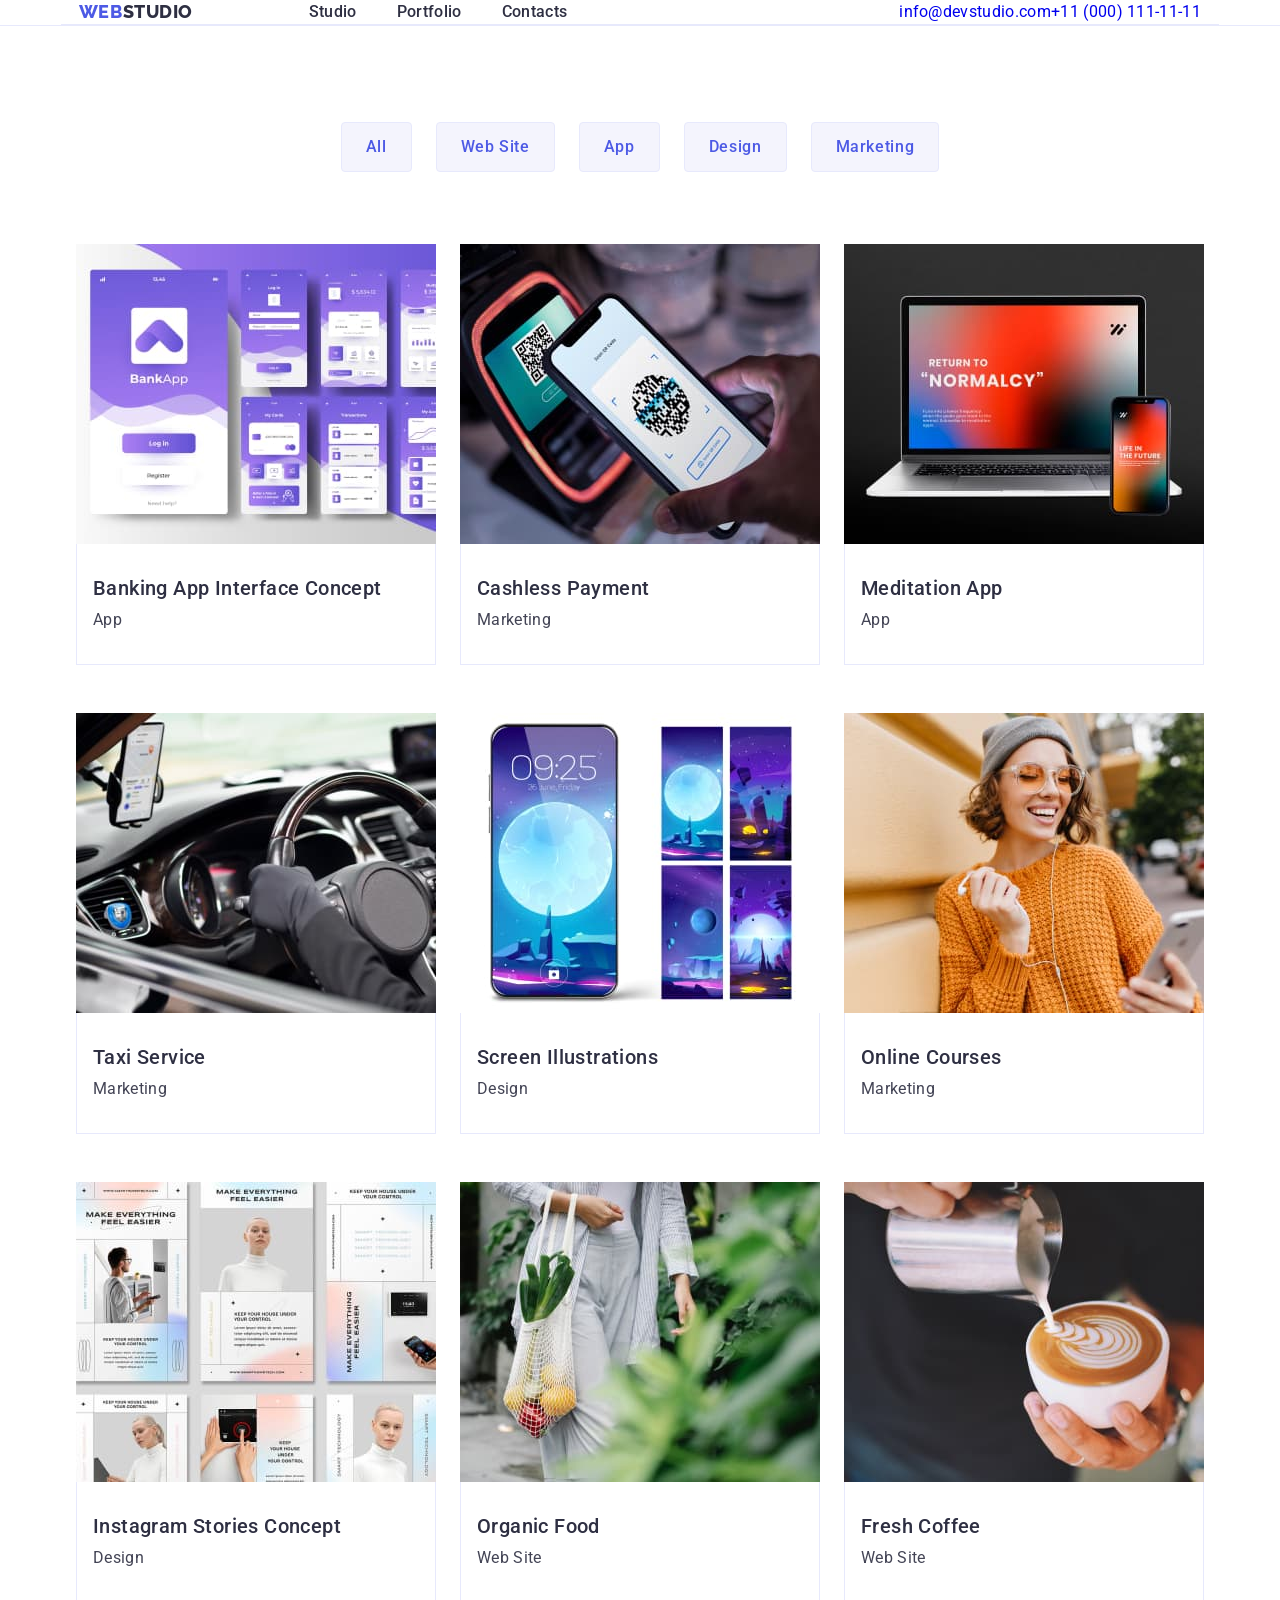
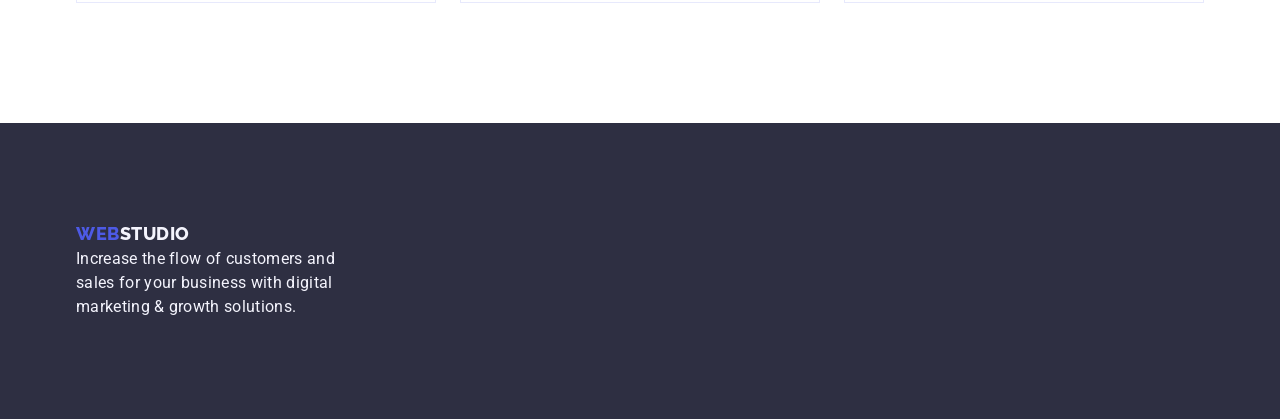
==== commit aae4ec69: "17.12 1" ====
--- a/portfolio.html
+++ b/portfolio.html
@@ -17,7 +17,7 @@
     />
   </head>
   <body>
-    <header class="container header-zero">
+    <header class="header-zero">
       <div class="header container">
         <nav class="menu">
           <a class="logo link" href="./index.html"
@@ -34,16 +34,14 @@
           </ul>
         </nav>
         <address class="adress">
-          <ul class="list addres-list">
-            <li>
-              <a class="link adress-adds" href="mailto:info@devstudio.com"
+          <ul class="list adress-list">
+            <li class="adress-adds">
+              <a class="link" href="mailto:info@devstudio.com"
                 >info@devstudio.com</a
               >
             </li>
-            <li>
-              <a class="link adress-adds" href="tel:+110001111111"
-                >+11 (000) 111-11-11</a
-              >
+            <li class="adress-adds">
+              <a class="link" href="tel:+110001111111">+11 (000) 111-11-11</a>
             </li>
           </ul>
         </address>
@@ -191,15 +189,17 @@
         </div>
       </section>
     </main>
-    <footer class="footer container">
-      <a class="link logo" href="./index.html"
-        >Web<span class="studio-a">Studio</span></a
-      ><br />
-      <p class="footer-text-a">
-        Increase the flow of customers and <br />
-        sales for your business with digital<br />
-        marketing & growth solutions.
-      </p>
+    <footer class="footer">
+      <div class="container">
+        <a class="link logo" href="./index.html"
+          >Web<span class="studio-a">Studio</span></a
+        ><br />
+        <p class="footer-text-a">
+          Increase the flow of customers and <br />
+          sales for your business with digital<br />
+          marketing & growth solutions.
+        </p>
+      </div>
     </footer>
   </body>
 </html>
--- a/css/styles.css
+++ b/css/styles.css
@@ -8,16 +8,220 @@
   --cloud: #f4f4fd;
   --cornflower: #e7e9fc;
 }
+* {
+  margin: 0;
+  padding: 0;
+}
 body {
   font-family: "Roboto", sans-serif;
   color: var(--SLATE, #434455);
   line-height: 24px;
   background-color: #fff;
 }
+ul {
+  list-style-type: none;
+}
+img {
+  display: block;
+}
+.adress {
+  font-style: normal;
+  padding: 24 0;
+}
+.adress-adds {
+  letter-spacing: 0.02em;
+  color: var(--SLATE);
+  font-size: 16px;
+  line-height: 1.5;
+}
+.adress-adds:hover {
+  color: var(--pressed-state);
+}
+.adress-adds:focus {
+  color: var(--pressed-state);
+}
+.addres-list {
+  display: flex;
+  margin-right: 40px;
+  gap: 40px;
+}
+.addres-list:last-child {
+  margin-right: 0;
+}
+.button-one {
+  background-color: var(--primary-brand);
+  font-family: Roboto, sans-serif;
+  font-size: 16px;
+  font-weight: 500;
+  letter-spacing: 0.04em;
+  line-height: 1.5;
+  color: var(--white);
+  text-align: center;
+  cursor: pointer;
+  display: block;
+  min-width: 169px;
+  height: 56px;
+  border: none;
+  border-radius: 4px;
+  margin: 0 auto;
+}
+.button-one:hover {
+  background-color: var(--pressed-state);
+}
+.button-one:focus {
+  background-color: var(--pressed-state);
+}
+.button {
+  background-color: var(--cloud);
+  font-family: Roboto, sans-serif;
+  font-size: 16px;
+  font-weight: 500;
+  letter-spacing: 0.04em;
+  line-height: 1.5;
+  color: var(--primary-brand);
+  text-align: center;
+  cursor: pointer;
+  padding: 12px 24px 12px;
+  border: 1px solid var(--cornflower);
+  border-radius: 4px;
+}
+.button:hover {
+  color: var(--white);
+  background-color: var(--pressed-state);
+  border: 1px solid transparent;
+}
+.button:focus {
+  color: var(--white);
+  background-color: var(--pressed-state);
+  padding: 100px 0 100px;
+  border: 1px solid transparent;
+}
+.border {
+  padding: 32px 16px;
+  border: 1px solid var(--cornflower);
+  border-top: none;
+}
+.container {
+  margin: 0 auto;
+  justify-content: center;
+  width: 1158px;
+  padding: 0 15px;
+}
+.footer {
+  background-color: var(--dark);
+  padding: 100px 0 100px;
+}
+
+.footer-text-a {
+  color: var(--cloud, #f4f4fd);
+  line-height: 1.5;
+  letter-spacing: 0.02em;
+  max-width: 264px;
+}
+.header-zero {
+  border-bottom: 1px solid #e7e9fc;
+}
+.header {
+  list-style: none;
+  display: flex;
+  margin: 0 auto;
+  border-bottom: 1px solid var(--CORNFLOWER, #e7e9fc);
+  background: var(--WHITE, #fff);
+  gap: 332px;
+}
+.header-one {
+  font-size: 56px;
+  line-height: 1.07;
+  text-align: center;
+  letter-spacing: 0.02em;
+  color: var(--white);
+  max-width: 496px;
+  margin-bottom: 8px;
+  margin: 0 auto;
+}
+
+.header-two {
+  font-weight: 500;
+  font-size: 20px;
+  line-height: 1.2;
+  letter-spacing: 0.02em;
+  color: var(--dark);
+  margin-bottom: 8px;
+}
+.header-three {
+  font-size: 36px;
+  line-height: 1.11;
+  text-align: center;
+  letter-spacing: 0.02em;
+  text-transform: capitalize;
+  color: var(--dark);
+  margin-bottom: 72px;
+}
+.header-three-a {
+  margin-bottom: 8px;
+  text-align: center;
+}
+.header-four {
+  font-weight: 500;
+  font-size: 20px;
+  line-height: 1.2;
+  letter-spacing: 0.02em;
+  color: var(--dark);
+}
 .list {
   list-style: none;
   display: flex;
   flex-direction: row;
+}
+.list-menu {
+  display: flex;
+  gap: 40px;
+}
+
+.list-one {
+  display: flex;
+  gap: 24px;
+}
+.list-two {
+  display: flex;
+  gap: 24px;
+  margin-bottom: 72px;
+  justify-content: center;
+}
+.list-three {
+  display: flex;
+  flex-wrap: wrap;
+  column-gap: 24px;
+  row-gap: 48px;
+}
+.list-threes {
+  width: calc((100% - 48px) / 3);
+}
+.list-ones {
+  width: calc((100% - 72px) / 4);
+}
+.list-twos {
+  width: calc((100% - 72px) / 4);
+  border-radius: 0px 0px 4px 4px;
+}
+.list-nav {
+  color: var(--SLATE);
+  font-weight: 500;
+  font-size: 16px;
+  line-height: 1.5;
+  letter-spacing: 0.02em;
+  color: var(--dark);
+  padding: 24px 0 24px;
+}
+.list-nav:hover {
+  color: var(--pressed-state);
+}
+.list-nav:focus {
+  color: var(--pressed-state);
+}
+
+.link {
+  text-decoration: none;
 }
 .logo {
   font-family: "Raleway", sans-serif;
@@ -29,254 +233,66 @@
   color: var(--primary-brand, #4d5ae5);
   margin-right: 76px;
 }
-.studio {
-  color: var(--dark, #2e2f42);
-}
-.list-nav {
+.logo-bottom {
+  display: inline-block;
+  margin-bottom: 16px;
+}
+.menu {
+  display: flex;
+  align-items: center;
+  gap: 40px;
+}
+.name {
+  padding: 32px 0px;
+}
+.photo-employee {
+  background-color: var(--white);
+  width: calc((100% - 72px) / 4);
+  border-radius: 0px 0px 4px 4px;
+}
+.photo-title {
+  font-weight: 500;
+  font-size: 20px;
+  line-height: 1.2;
+  letter-spacing: 0.02em;
+  color: var(--dark);
+  margin-bottom: 8px;
+}
+.photo-type {
+  font-size: 16px;
+  line-height: 1.5;
+  letter-spacing: 0.02em;
   color: var(--SLATE);
-  font-weight: 500;
-  font-size: 16px;
-  line-height: 1.5;
-  letter-spacing: 0.02em;
-  color: var(--dark);
-  padding: 24px 0 24px;
-}
-.list-nav:hover {
-  color: var(--pressed-state);
-}
-.list-nav:focus {
-  color: var(--pressed-state);
-}
-.adress {
-  font-style: normal;
-}
-
-.adress-adds {
-  letter-spacing: 0.02em;
-  color: var(--SLATE);
-  font-size: 16px;
-  line-height: 1.5;
-}
-.adress-adds:hover {
-  color: var(--pressed-state);
-}
-.adress-adds:focus {
-  color: var(--pressed-state);
-}
-ul {
-  list-style-type: none;
-}
-.link {
-  text-decoration: none;
+}
+.section {
+  padding-top: 120px;
+  padding-bottom: 120px;
+}
+.section-a {
+  padding-top: 96px;
+  padding-bottom: 120px;
 }
 .section-one {
   background-color: var(--dark);
   padding-top: 188px;
   padding-bottom: 188px;
 }
-.header-zero {
-  border-bottom: 1px solid #e7e9fc;
-}
-.header-one {
-  font-size: 56px;
-  line-height: 1.07;
-  text-align: center;
-  letter-spacing: 0.02em;
-  color: var(--white);
-  max-width: 496px;
-  margin-bottom: 8px;
-}
-.button-one {
-  background-color: var(--primary-brand);
-  font-family: Roboto, sans-serif;
-  font-size: 16px;
-  font-weight: 500;
-  letter-spacing: 0.04em;
-  line-height: 1.5;
-  color: var(--white);
-  text-align: center;
-  cursor: pointer;
-  display: block;
-  min-width: 169px;
-  height: 56px;
-  border: none;
-  border-radius: 4px;
-}
-.button-one:hover {
-  background-color: var(--pressed-state);
-}
-.button-one:focus {
-  background-color: var(--pressed-state);
-}
-.header-two {
-  font-weight: 500;
-  font-size: 20px;
-  line-height: 1.2;
-  letter-spacing: 0.02em;
-  color: var(--dark);
-  margin-bottom: 8px;
-}
 .section-two-text {
   font-size: 16px;
   line-height: 1.5;
   letter-spacing: 0.02em;
   color: var(--SLATE);
-  text-align: center;
-}
-.header-three {
-  font-size: 36px;
-  line-height: 1.11;
-  text-align: center;
-  letter-spacing: 0.02em;
-  text-transform: capitalize;
-  color: var(--dark);
-  margin-bottom: 72px;
-}
-.header-three-a {
-  margin-bottom: 8px;
   text-align: center;
 }
 .section-four {
   background-color: var(--cloud);
   padding: 120px 0 120px;
 }
-.photo-employee {
-  background-color: var(--white);
-  width: calc((100% - 72px) / 4);
-  border-radius: 0px 0px 4px 4px;
-}
-.header-four {
-  font-weight: 500;
-  font-size: 20px;
-  line-height: 1.2;
-  letter-spacing: 0.02em;
-  color: var(--dark);
-}
-.button {
-  background-color: var(--cloud);
-  font-family: Roboto, sans-serif;
-  font-size: 16px;
-  font-weight: 500;
-  letter-spacing: 0.04em;
-  line-height: 1.5;
-  color: var(--primary-brand);
-  text-align: center;
-  cursor: pointer;
-  padding: 12px 24px 12px;
-  border: 1px solid var(--cornflower);
-  border-radius: 4px;
-}
-.button:hover {
-  color: var(--white);
-  background-color: var(--pressed-state);
-  border: 1px solid transparent;
-}
-.button:focus {
-  color: var(--white);
-  background-color: var(--pressed-state);
-  padding: 100px 0 100px;
-  border: 1px solid transparent;
-}
-
-.footer {
-  background-color: var(--dark);
-  padding: 100px 0 100px;
+.studio {
+  color: var(--dark, #2e2f42);
 }
 .studio-a {
   color: var(--cloud);
-}
-.footer-text-a {
-  color: var(--cloud, #f4f4fd);
-  line-height: 1.5;
-  letter-spacing: 0.02em;
-  max-width: 264px;
-}
-.photo-title {
-  font-weight: 500;
-  font-size: 20px;
-  line-height: 1.2;
-  letter-spacing: 0.02em;
-  color: var(--dark);
-  margin-bottom: 8px;
-}
-.photo-type {
-  font-size: 16px;
-  line-height: 1.5;
-  letter-spacing: 0.02em;
-  color: var(--SLATE);
-}
-.header {
-  list-style: none;
-  display: flex;
-  border-bottom: 1px solid var(--CORNFLOWER, #e7e9fc);
-  background: var(--WHITE, #fff);
-}
-.container {
-  justify-content: center;
-  width: 1158px;
-  margin: 0 auto;
-  padding: 0 15px 0 15px;
-}
-.section {
-  padding-top: 120px;
-  padding-bottom: 120px;
-}
-.section-a {
-  padding-top: 96px;
-  padding-bottom: 120px;
-}
-.menu {
-  display: flex;
-  align-items: center;
-  gap: 40px;
-}
-img {
-  display: block;
-}
-.list-menu {
-  display: flex;
-  gap: 40px;
-}
-.addres-list {
-  display: flex;
-  gap: 40px;
-}
-.list-one {
-  display: flex;
-  gap: 24px;
-}
-.list-two {
-  display: flex;
-  gap: 24px;
-  margin-bottom: 72px;
-  justify-content: center;
-}
-.list-three {
-  display: flex;
-  flex-wrap: wrap;
-  column-gap: 24px;
-  row-gap: 48px;
-}
-.list-threes {
-  width: calc((100% - 48px) / 3);
-}
-.list-ones {
-  width: calc((100% - 72px) / 4);
-}
-.list-twos {
-  width: calc((100% - 72px) / 4);
-  border-radius: 0px 0px 4px 4px;
-}
-
-.name {
-  padding-top: 32px;
-  padding-bottom: 32px;
-  padding-left: 16px;
-  padding-right: 16px;
-}
-.logo-bottom {
-  display: inline-block;
-  margin-bottom: 16px;
 }
 .visually-hidden {
   position: absolute;
@@ -290,8 +306,3 @@
   clip: rect(0 0 0 0);
   overflow: hidden;
 }
-.border {
-  padding: 32px 16px;
-  border: 1px solid var(--cornflower);
-  border-top: none;
-}
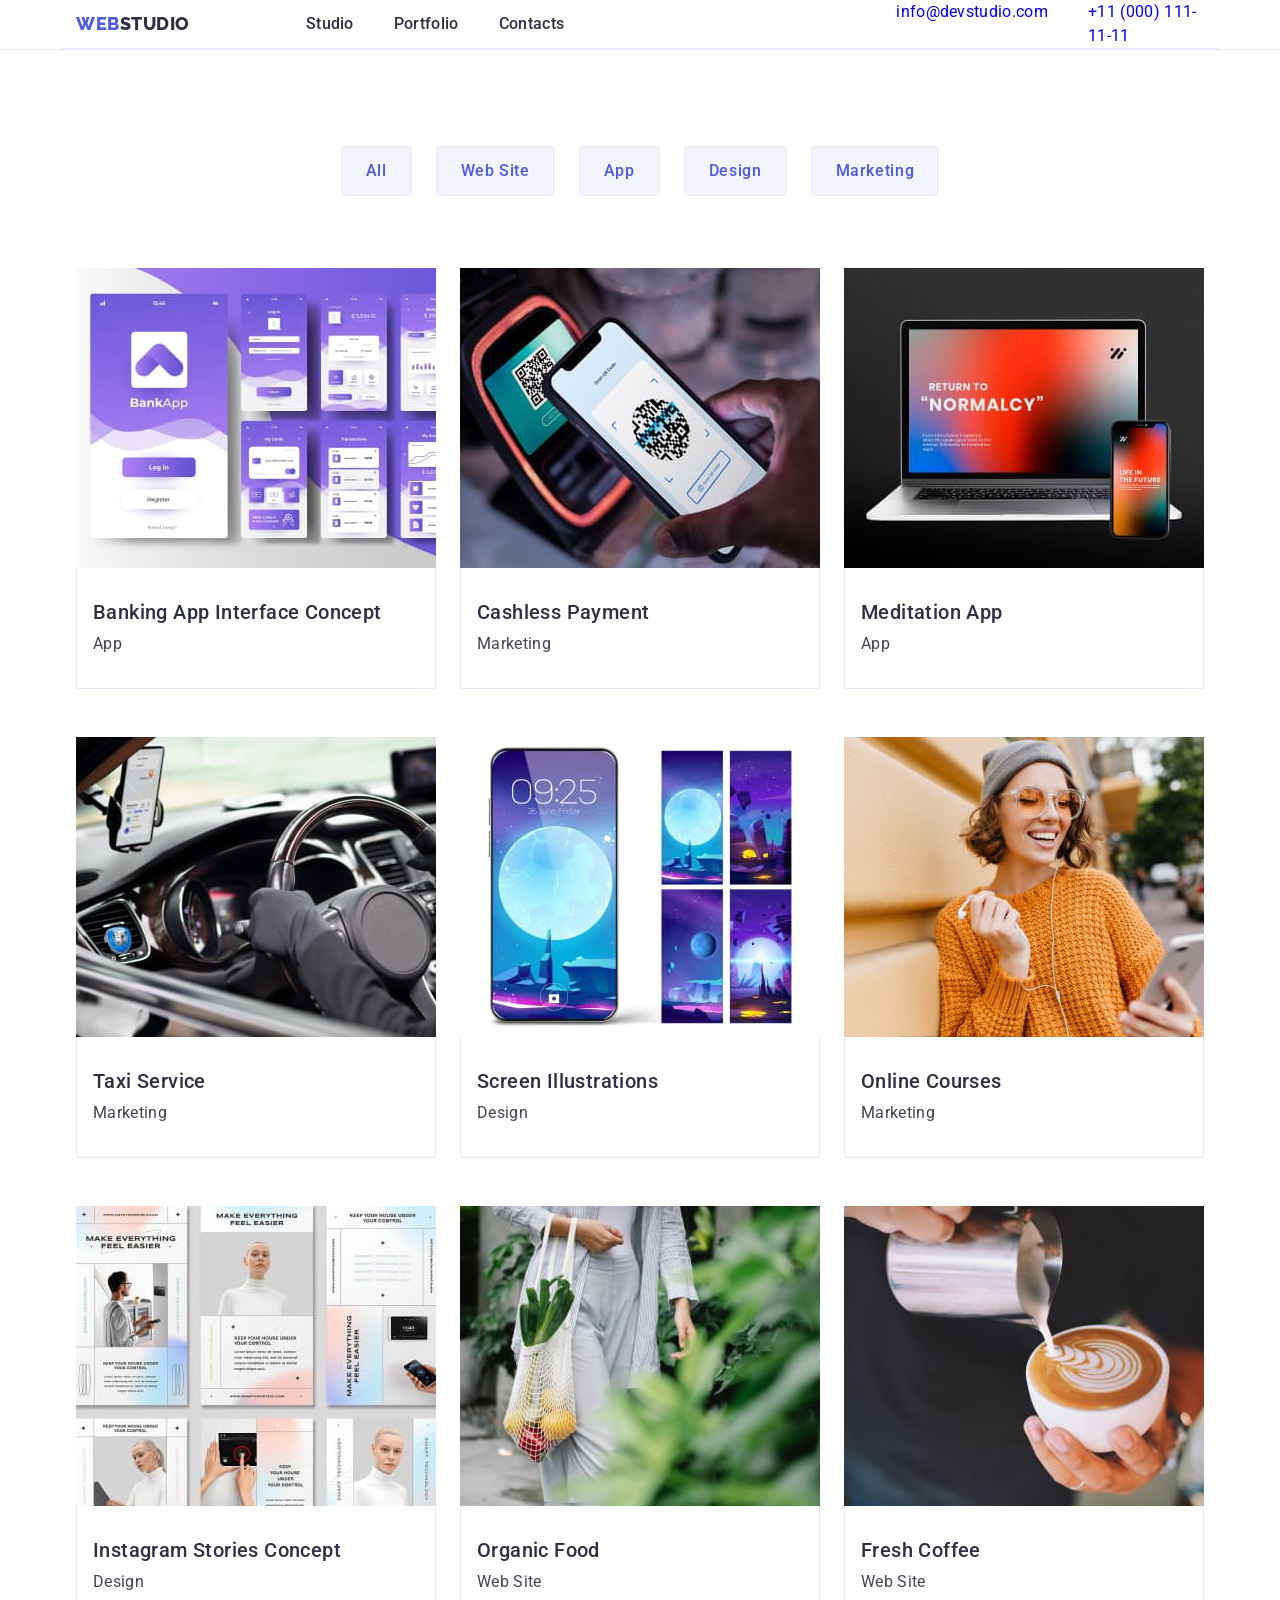
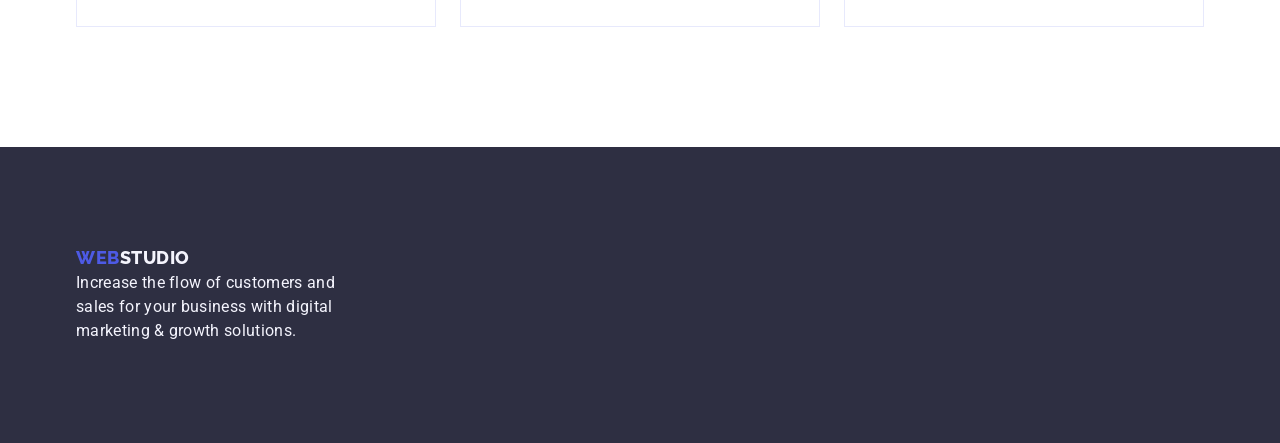
==== commit 6be4f55e: "17.12 last" ====
--- a/css/styles.css
+++ b/css/styles.css
@@ -40,13 +40,9 @@
 .adress-adds:focus {
   color: var(--pressed-state);
 }
-.addres-list {
-  display: flex;
-  margin-right: 40px;
+.adress-list {
   gap: 40px;
-}
-.addres-list:last-child {
-  margin-right: 0;
+  display: flex;
 }
 .button-one {
   background-color: var(--primary-brand);
@@ -198,7 +194,7 @@
   width: calc((100% - 48px) / 3);
 }
 .list-ones {
-  width: calc((100% - 72px) / 4);
+  width: calc((100% - 3 * 16px) / 3);
 }
 .list-twos {
   width: calc((100% - 72px) / 4);
@@ -219,7 +215,6 @@
 .list-nav:focus {
   color: var(--pressed-state);
 }
-
 .link {
   text-decoration: none;
 }
@@ -265,8 +260,7 @@
   color: var(--SLATE);
 }
 .section {
-  padding-top: 120px;
-  padding-bottom: 120px;
+  padding: 188px 0;
 }
 .section-a {
   padding-top: 96px;
@@ -277,12 +271,18 @@
   padding-top: 188px;
   padding-bottom: 188px;
 }
+.section-two {
+  padding: 120px 0;
+}
 .section-two-text {
   font-size: 16px;
   line-height: 1.5;
   letter-spacing: 0.02em;
   color: var(--SLATE);
   text-align: center;
+}
+.section-three {
+  padding-bottom: 120px;
 }
 .section-four {
   background-color: var(--cloud);
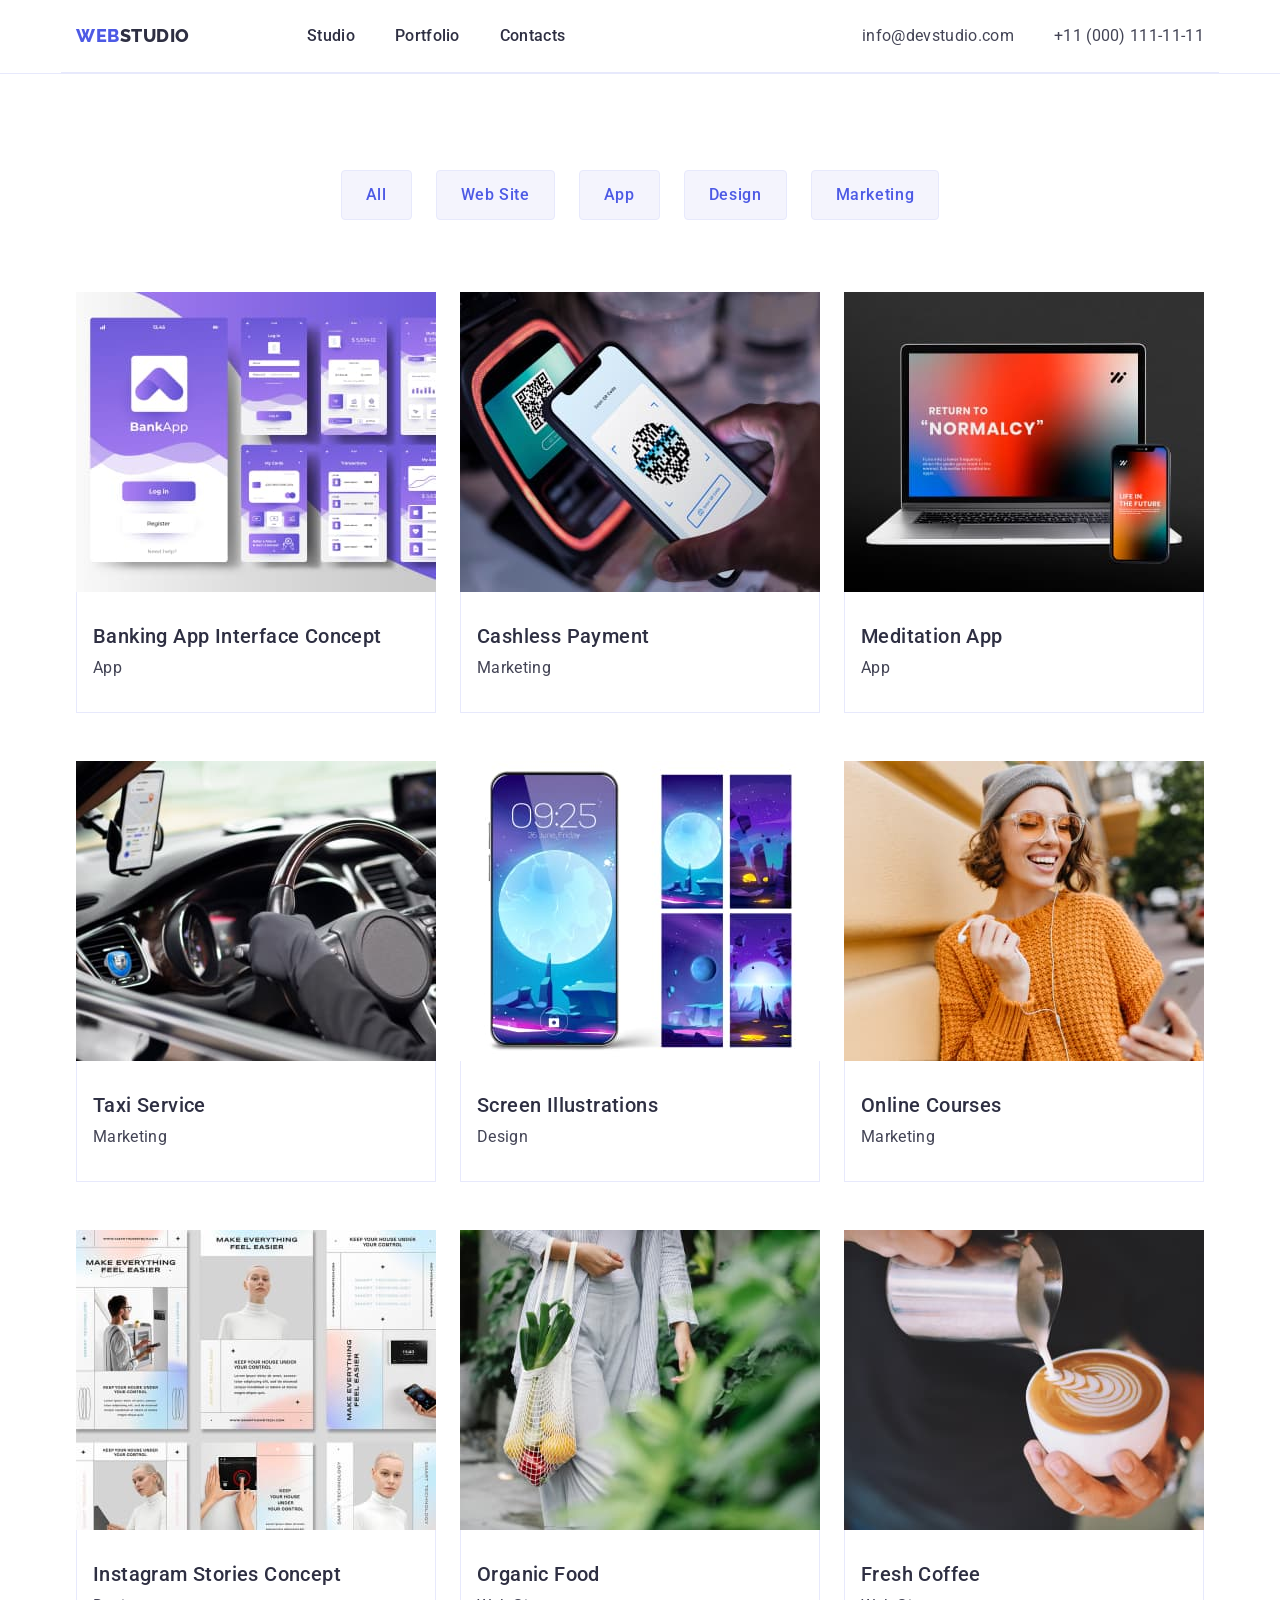
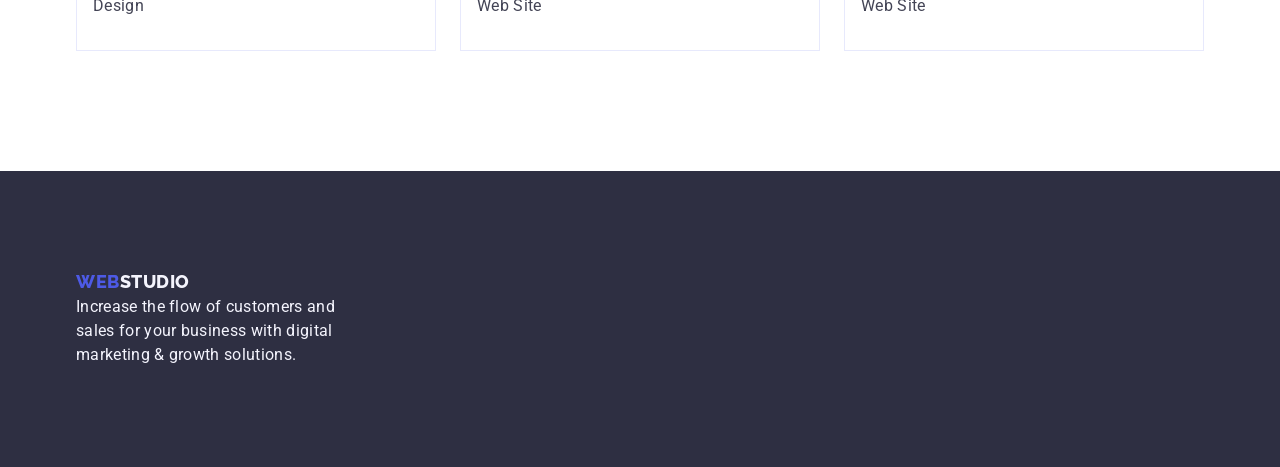
==== commit ad6771ac: "31.12" ====
--- a/portfolio.html
+++ b/portfolio.html
@@ -35,13 +35,15 @@
         </nav>
         <address class="adress">
           <ul class="list adress-list">
-            <li class="adress-adds">
-              <a class="link" href="mailto:info@devstudio.com"
+            <li>
+              <a class="link address-link" href="mailto:info@devstudio.com"
                 >info@devstudio.com</a
               >
             </li>
-            <li class="adress-adds">
-              <a class="link" href="tel:+110001111111">+11 (000) 111-11-11</a>
+            <li>
+              <a class="link address-link" href="tel:+110001111111"
+                >+11 (000) 111-11-11</a
+              >
             </li>
           </ul>
         </address>
--- a/css/styles.css
+++ b/css/styles.css
@@ -28,21 +28,18 @@
   font-style: normal;
   padding: 24 0;
 }
-.adress-adds {
-  letter-spacing: 0.02em;
+.address-link {
   color: var(--SLATE);
-  font-size: 16px;
-  line-height: 1.5;
-}
-.adress-adds:hover {
-  color: var(--pressed-state);
-}
-.adress-adds:focus {
+  letter-spacing: 0.02em;
+}
+.address-link:hover {
   color: var(--pressed-state);
 }
 .adress-list {
   gap: 40px;
   display: flex;
+  align-items: center;
+  flex-wrap: nowrap;
 }
 .button-one {
   background-color: var(--primary-brand);
@@ -118,12 +115,12 @@
   border-bottom: 1px solid #e7e9fc;
 }
 .header {
-  list-style: none;
   display: flex;
   margin: 0 auto;
   border-bottom: 1px solid var(--CORNFLOWER, #e7e9fc);
   background: var(--WHITE, #fff);
-  gap: 332px;
+  justify-content: space-between;
+  align-items: center;
 }
 .header-one {
   font-size: 56px;
@@ -172,6 +169,7 @@
 .list-menu {
   display: flex;
   gap: 40px;
+  margin-left: 0;
 }
 
 .list-one {
@@ -201,13 +199,13 @@
   border-radius: 0px 0px 4px 4px;
 }
 .list-nav {
-  color: var(--SLATE);
   font-weight: 500;
   font-size: 16px;
   line-height: 1.5;
   letter-spacing: 0.02em;
   color: var(--dark);
   padding: 24px 0 24px;
+  display: inline-block;
 }
 .list-nav:hover {
   color: var(--pressed-state);
@@ -227,6 +225,7 @@
   text-transform: uppercase;
   color: var(--primary-brand, #4d5ae5);
   margin-right: 76px;
+  width: 115px;
 }
 .logo-bottom {
   display: inline-block;
@@ -258,9 +257,6 @@
   line-height: 1.5;
   letter-spacing: 0.02em;
   color: var(--SLATE);
-}
-.section {
-  padding: 188px 0;
 }
 .section-a {
   padding-top: 96px;
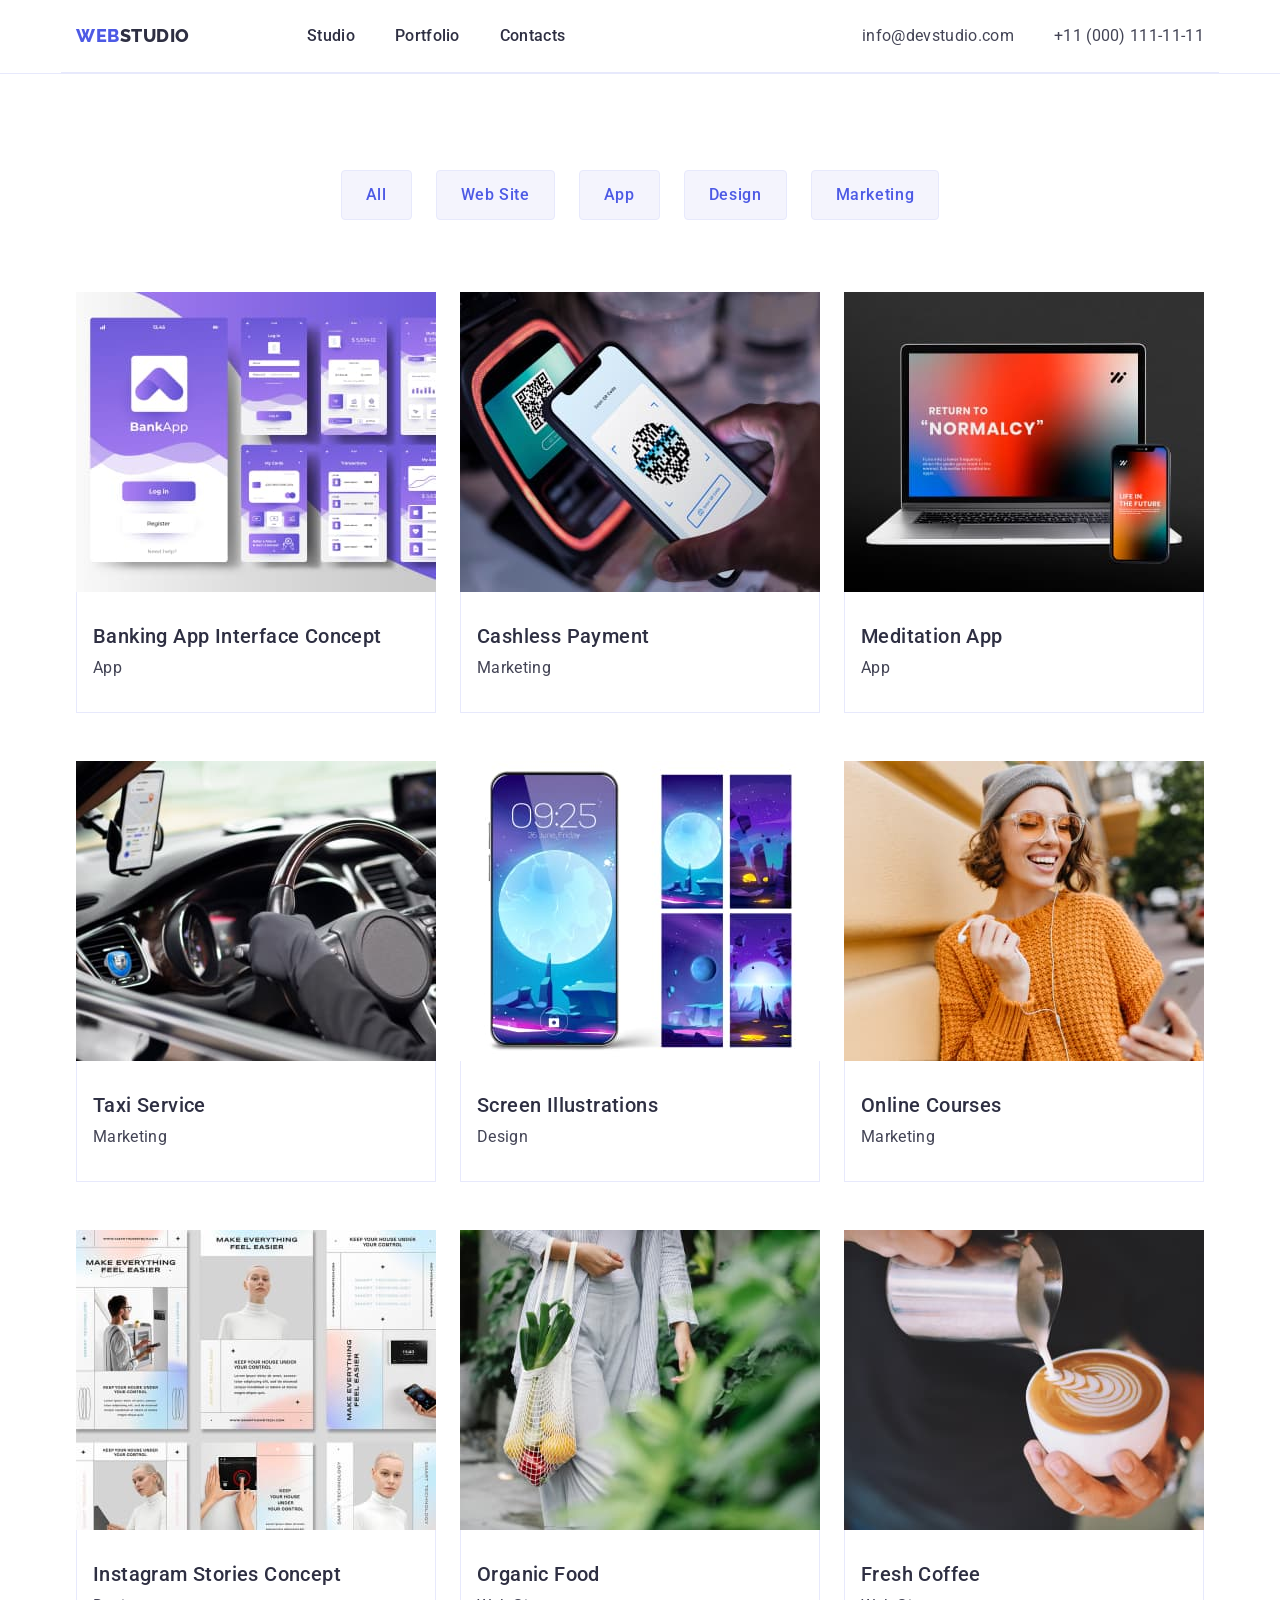
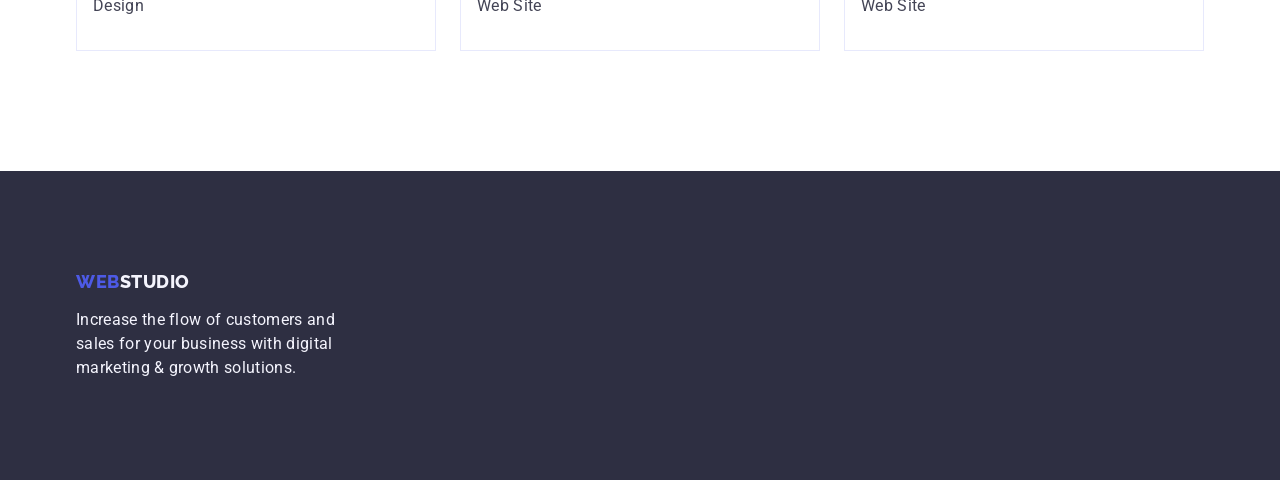
==== commit 1d66ceda: "01.01" ====
--- a/portfolio.html
+++ b/portfolio.html
@@ -193,7 +193,7 @@
     </main>
     <footer class="footer">
       <div class="container">
-        <a class="link logo" href="./index.html"
+        <a class="link logo logo-bottom" href="./index.html"
           >Web<span class="studio-a">Studio</span></a
         ><br />
         <p class="footer-text-a">
--- a/css/styles.css
+++ b/css/styles.css
@@ -129,8 +129,7 @@
   letter-spacing: 0.02em;
   color: var(--white);
   max-width: 496px;
-  margin-bottom: 8px;
-  margin: 0 auto;
+  margin: 0 auto 48px;
 }
 
 .header-two {
@@ -153,6 +152,7 @@
 .header-three-a {
   margin-bottom: 8px;
   text-align: center;
+  font-weight: 500;
 }
 .header-four {
   font-weight: 500;
@@ -238,6 +238,7 @@
 }
 .name {
   padding: 32px 0px;
+  text-align: center;
 }
 .photo-employee {
   background-color: var(--white);
@@ -275,7 +276,6 @@
   line-height: 1.5;
   letter-spacing: 0.02em;
   color: var(--SLATE);
-  text-align: center;
 }
 .section-three {
   padding-bottom: 120px;
